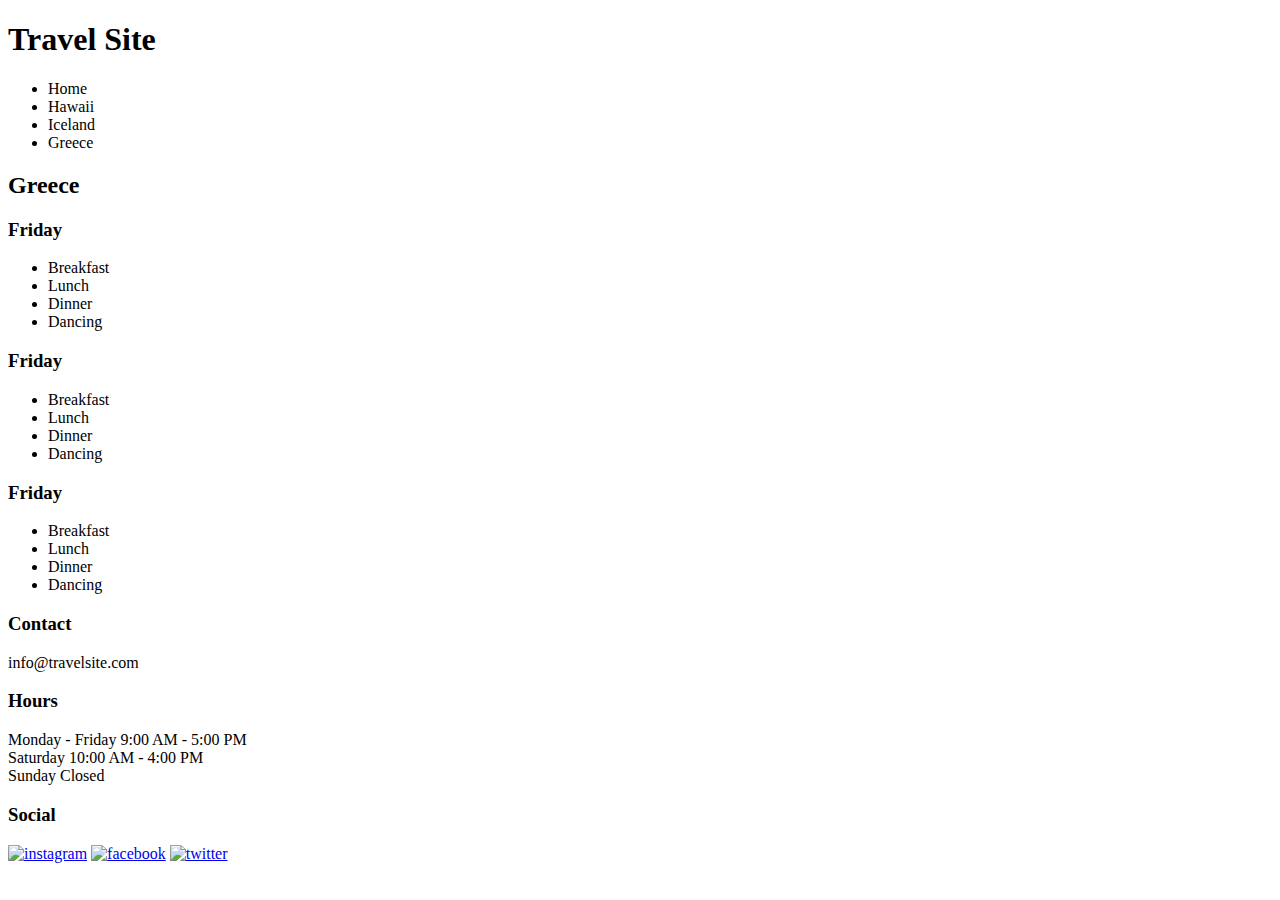
==== pages/greece.html @ 4fbad58a "Added header, main, and footer section for greece" ====
<!DOCTYPE html>
<html lang="en">
  <head>
    <meta charset="UTF-8" />
    <meta name="viewport" content="width=device-width, initial-scale=1.0" />
    <link rel="stylesheet" type="stylesheet" href="../css/greece.css" />
    <title>Greece</title>
  </head>
  <body>
    <header>
      <nav>
        <h1>Travel Site</h1>
        <ul>
          <li>Home</li>
          <li>Hawaii</li>
          <li>Iceland</li>
          <li>Greece</li>
        </ul>
      </nav>
    </header>

    <section class="main-section">
      <h2>Greece</h2>

      <div class="days-recommendations__card">
        <h3 class="card__day">Friday</h3>
        <ul>
          <li>Breakfast</li>
          <li>Lunch</li>
          <li>Dinner</li>
          <li>Dancing</li>
        </ul>
      </div>

      <div class="days-recommendations__card">
        <h3 class="card__day">Friday</h3>
        <ul>
          <li>Breakfast</li>
          <li>Lunch</li>
          <li>Dinner</li>
          <li>Dancing</li>
        </ul>
      </div>

      <div class="days-recommendations__card">
        <h3 class="card__day">Friday</h3>
        <ul>
          <li>Breakfast</li>
          <li>Lunch</li>
          <li>Dinner</li>
          <li>Dancing</li>
        </ul>
      </div>
    </section>

    <footer>
      <div class="container">
        <h3 class="container_head">Contact</h3>
        <p class="container__description">info@travelsite.com</p>
      </div>

      <div class="container">
        <h3 class="container_head">Hours</h3>
        <p class="container__description">
          Monday - Friday 9:00 AM - 5:00 PM <br />
          Saturday 10:00 AM - 4:00 PM <br />
          Sunday Closed
        </p>
      </div>

      <div class="container">
        <h3 class="container_head">Social</h3>
        <a href="http://instagram.com"
          ><img class="container__picture" src="#" alt="instagram"
        /></a>
        <a href="http://facebook.com"
          ><img class="container__picture" src="#" alt="facebook"
        /></a>
        <a href="http://twitter.com"
          ><img class="container__picture" src="#" alt="twitter"
        /></a>
      </div>
    </footer>
  </body>
</html>
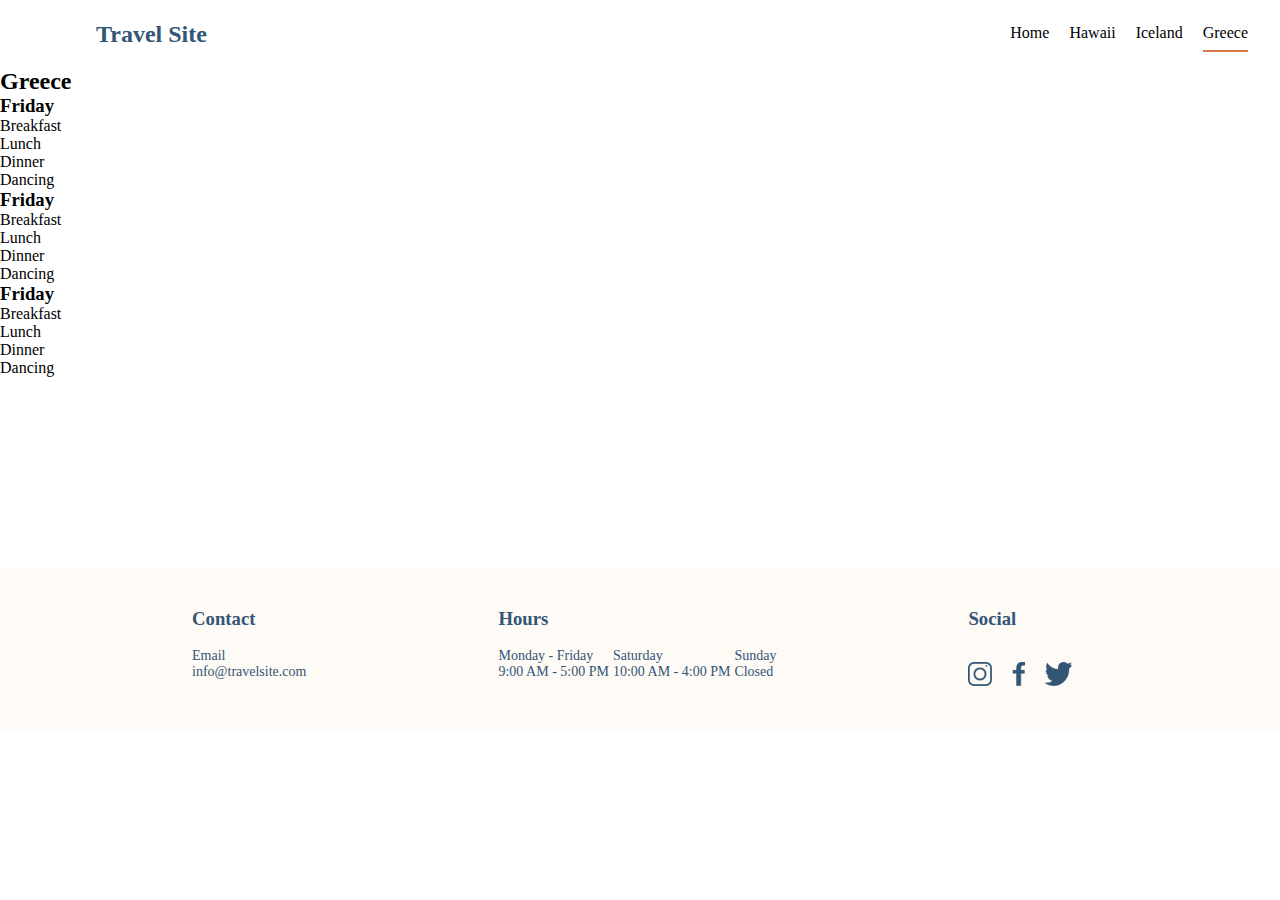
==== commit 255b7cab: "updated css and html for main nav and footer section of Greece" ====
--- a/pages/greece.html
+++ b/pages/greece.html
@@ -3,18 +3,31 @@
   <head>
     <meta charset="UTF-8" />
     <meta name="viewport" content="width=device-width, initial-scale=1.0" />
-    <link rel="stylesheet" type="stylesheet" href="../css/greece.css" />
+    <link rel="stylesheet" type="text/css" href="../css/greece.css" />
+    <link rel="stylesheet" type="text/css" href="../css/global.css" />
     <title>Greece</title>
   </head>
   <body>
+    <!-----------------------NAV SECTION------------->
     <header>
-      <nav>
-        <h1>Travel Site</h1>
-        <ul>
-          <li>Home</li>
-          <li>Hawaii</li>
-          <li>Iceland</li>
-          <li>Greece</li>
+      <nav class="main-nav">
+        <h2 class="main-nav__title">Travel Site</h2>
+
+        <ul class="main-nav__list">
+          <li class="main-nav__item">
+            <a class="main-nav__link" href="#">Home</a>
+          </li>
+          <li class="main-nav__item">
+            <a class="main-nav__link" href="#">Hawaii</a>
+          </li>
+          <li class="main-nav__item">
+            <a class="main-nav__link" href="#">Iceland</a>
+          </li>
+          <li class="main-nav__item">
+            <a class="main-nav__link main-nav__link--selected" href="#"
+              >Greece</a
+            >
+          </li>
         </ul>
       </nav>
     </header>
@@ -53,32 +66,54 @@
       </div>
     </section>
 
+    <!---------------FOOTER SECTION-------------------->
     <footer>
-      <div class="container">
-        <h3 class="container_head">Contact</h3>
-        <p class="container__description">info@travelsite.com</p>
-      </div>
+      <div class="footer">
+        <div class="footer-container">
+          <h3 class="footer-container__head">Contact</h3>
+          <p class="footer-container__description">
+            Email
+            <br />info@travelsite.com
+          </p>
+        </div>
 
-      <div class="container">
-        <h3 class="container_head">Hours</h3>
-        <p class="container__description">
-          Monday - Friday 9:00 AM - 5:00 PM <br />
-          Saturday 10:00 AM - 4:00 PM <br />
-          Sunday Closed
-        </p>
-      </div>
+        <div class="footer-container">
+          <h3 class="footer-container__head">Hours</h3>
+          <p class="footer-container__description">
+            Monday - Friday<br />
+            9:00 AM - 5:00 PM
+          </p>
+          <p class="footer-container__description">
+            Saturday<br />
+            10:00 AM - 4:00 PM
+          </p>
+          <p class="footer-container__description">
+            Sunday<br />
+            Closed
+          </p>
+        </div>
 
-      <div class="container">
-        <h3 class="container_head">Social</h3>
-        <a href="http://instagram.com"
-          ><img class="container__picture" src="#" alt="instagram"
-        /></a>
-        <a href="http://facebook.com"
-          ><img class="container__picture" src="#" alt="facebook"
-        /></a>
-        <a href="http://twitter.com"
-          ><img class="container__picture" src="#" alt="twitter"
-        /></a>
+        <div class="footer-container">
+          <h3 class="footer-container__head">Social</h3>
+          <a href="http://instagram.com"
+            ><img
+              class="footer-container__picture"
+              src="../assets/Icons/icon-instagram.png"
+              alt="instagram"
+          /></a>
+          <a href="http://facebook.com"
+            ><img
+              class="footer-container__picture"
+              src="../assets/Icons/icon-facebook.png"
+              alt="facebook"
+          /></a>
+          <a href="http://twitter.com"
+            ><img
+              class="footer-container__picture"
+              src="../assets/Icons/icon-twitter.png"
+              alt="twitter"
+          /></a>
+        </div>
       </div>
     </footer>
   </body>
--- a/css/greece.css
+++ b/css/greece.css
@@ -0,0 +1,3 @@
+.main-section {
+  height: 500px;
+}
--- a/css/global.css
+++ b/css/global.css
@@ -0,0 +1,89 @@
+html {
+  font-weight: 16px;
+}
+
+*,
+*::before,
+*::after {
+  margin: 0;
+  padding: 0;
+  font-family: "Verdana";
+  box-sizing: border-box;
+}
+
+/***************************************
+              NAV BAR SECTION 
+  /**************************************/
+
+.main-nav {
+  background-color: #fff;
+  display: flex;
+  justify-content: space-between;
+  align-items: center;
+  padding: 1rem;
+}
+
+.main-nav__title {
+  color: #335576;
+  padding-left: 5rem;
+}
+
+.main-nav__item {
+  list-style: none;
+  display: inline-flex;
+  padding-right: 1rem;
+}
+
+.main-nav__link--last {
+  margin-right: 5rem;
+}
+
+/** color nav bar links and under border **/
+
+.main-nav__link {
+  color: black;
+  text-decoration: none;
+  border-bottom: 2px solid transparent;
+  padding-bottom: 0.5rem;
+  padding-top: 0.5rem;
+}
+
+.main-nav__link--selected {
+  border-bottom: 2px solid #db7a4e;
+}
+
+/***************************************
+        FOOTER SECTION 
+***************************************/
+
+.footer {
+  background-color: #fefaf5;
+  display: flex;
+  justify-content: space-evenly;
+}
+
+.footer-container__head,
+.footer-container__description,
+.footer-container__picture {
+  color: #335576;
+}
+
+.footer-container__head {
+  margin-top: 2.5rem;
+  margin-bottom: 1rem;
+}
+.footer-container__description {
+  display: inline-flex;
+  font-size: 14px;
+}
+.footer-container__picture {
+  text-decoration: none;
+  max-height: 1.5rem;
+  margin-top: 1rem;
+  margin-right: 1rem;
+}
+
+.footer-container__description,
+.footer-container__picture {
+  margin-bottom: 2.5rem;
+}
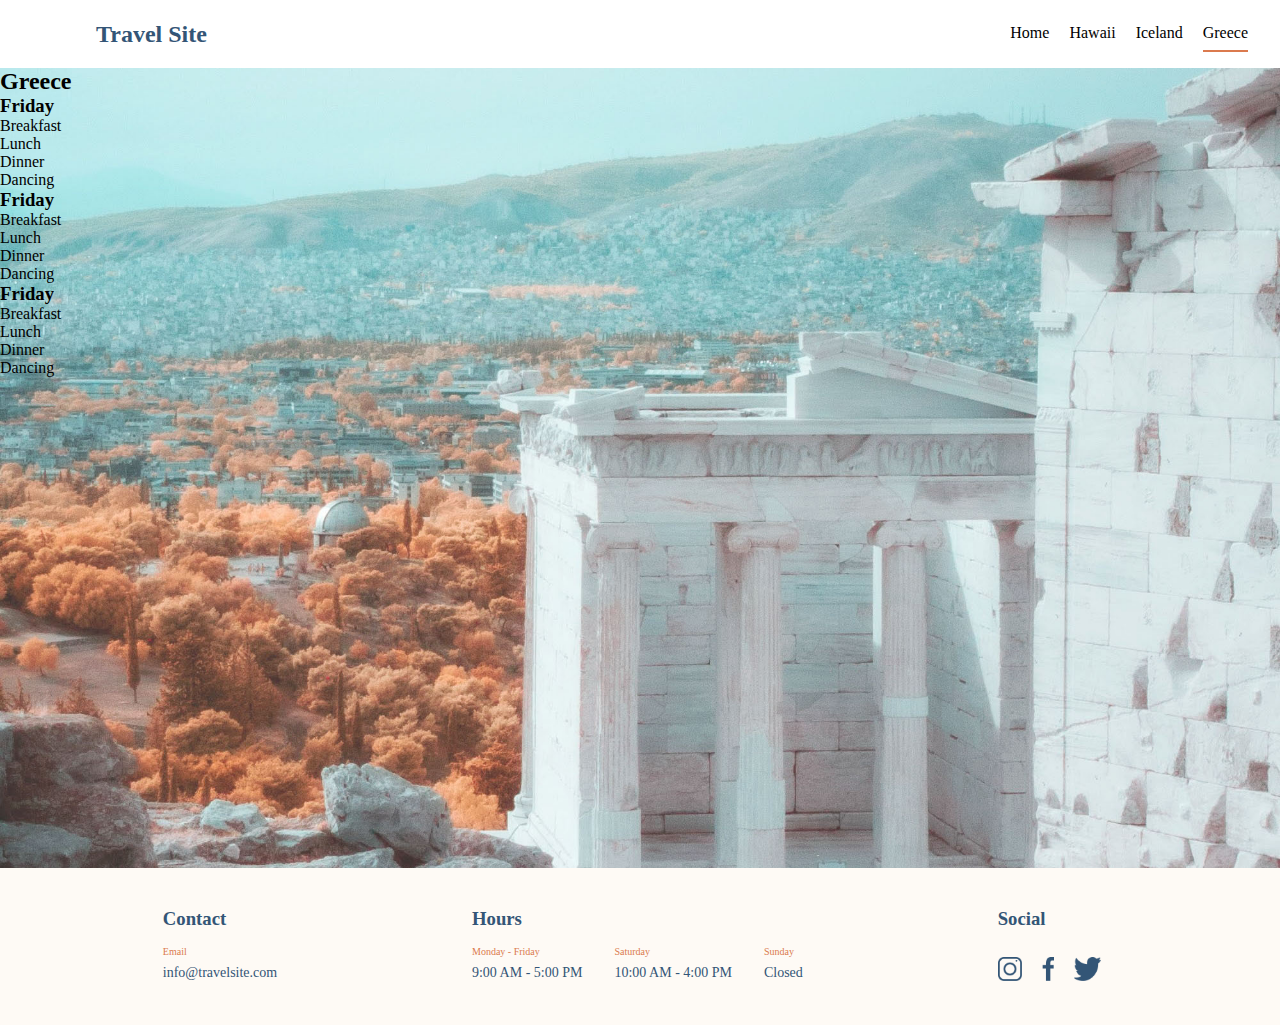
==== commit d5a8b2c9: "updated footer section for greece" ====
--- a/pages/greece.html
+++ b/pages/greece.html
@@ -66,55 +66,66 @@
       </div>
     </section>
 
-    <!---------------FOOTER SECTION-------------------->
-    <footer>
-      <div class="footer">
+           <!---------------FOOTER SECTION-------------------->
+           <footer class="footer">
+
+            <div class="footer-left">
+      
+              <h3 class="footer__head">Contact</h3>
+      
         <div class="footer-container">
-          <h3 class="footer-container__head">Contact</h3>
-          <p class="footer-container__description">
-            Email
-            <br />info@travelsite.com
-          </p>
+          <div class="footer-container__p">
+              <p class="footer__description footer__description--top">Email</p>
+                
+               <p class = 'footer__description'>info@travelsite.com</p> 
+              </p>
+              </div>
+          </div>
         </div>
-
-        <div class="footer-container">
-          <h3 class="footer-container__head">Hours</h3>
-          <p class="footer-container__description">
-            Monday - Friday<br />
-            9:00 AM - 5:00 PM
-          </p>
-          <p class="footer-container__description">
-            Saturday<br />
-            10:00 AM - 4:00 PM
-          </p>
-          <p class="footer-container__description">
-            Sunday<br />
-            Closed
-          </p>
-        </div>
-
-        <div class="footer-container">
-          <h3 class="footer-container__head">Social</h3>
-          <a href="http://instagram.com"
-            ><img
-              class="footer-container__picture"
-              src="../assets/Icons/icon-instagram.png"
-              alt="instagram"
-          /></a>
-          <a href="http://facebook.com"
-            ><img
-              class="footer-container__picture"
-              src="../assets/Icons/icon-facebook.png"
-              alt="facebook"
-          /></a>
-          <a href="http://twitter.com"
-            ><img
-              class="footer-container__picture"
-              src="../assets/Icons/icon-twitter.png"
-              alt="twitter"
-          /></a>
-        </div>
-      </div>
-    </footer>
+      
+            <div class="footer-middle">
+              <h3 class="footer__head">Hours</h3>
+      
+              <div class="footer-container">
+                <div class="footer-container__p">
+                  <p class="footer__description footer__description--top">
+                    Monday - Friday
+                  </p>
+                  <p class="footer__description">9:00 AM - 5:00 PM</p>
+                </div>
+                <div class="footer-container__p">
+                  <p class="footer__description footer__description--top">Saturday</p>
+      
+                  <p class="footer__description">10:00 AM - 4:00 PM</p>
+                </div>
+                <div class="footer-container__p">
+                  <p class="footer__description footer__description--top">Sunday</p>
+      
+                  <p class="footer__description">Closed</p>
+                </div>
+              </div>
+            </div>
+            <div class="footer-right">
+              <h3 class="footer__head">Social</h3>
+              <a href="http://instagram.com"
+                ><img
+                  class="footer__picture"
+                  src="../assets/Icons/icon-instagram.png"
+                  alt="instagram"
+              /></a>
+              <a href="http://facebook.com"
+                ><img
+                  class="footer__picture"
+                  src="../assets/Icons/icon-facebook.png"
+                  alt="facebook"
+              /></a>
+              <a href="http://twitter.com"
+                ><img
+                  class="footer__picture"
+                  src="../assets/Icons/icon-twitter.png"
+                  alt="twitter"
+              /></a>
+            </div>
+          </footer>
   </body>
 </html>
--- a/css/greece.css
+++ b/css/greece.css
@@ -1,3 +1,8 @@
 .main-section {
-  height: 500px;
+  height: 800px;
+  background-image: url(../assets/Images/greece.jpg);
+  min-width: 100%;
+  max-width: 100%;
+  background-position: center;
+  background-size: cover;
 }
--- a/css/global.css
+++ b/css/global.css
@@ -62,28 +62,64 @@
   justify-content: space-evenly;
 }
 
-.footer-container__head,
-.footer-container__description,
-.footer-container__picture {
+.footer__head,
+.footer__description,
+.footer__picture {
   color: #335576;
 }
 
-.footer-container__head {
+.footer__head {
   margin-top: 2.5rem;
   margin-bottom: 1rem;
 }
-.footer-container__description {
-  display: inline-flex;
+.footer__description {
   font-size: 14px;
+
+  /**display:inline-flex**/
 }
-.footer-container__picture {
+.footer__picture {
   text-decoration: none;
   max-height: 1.5rem;
-  margin-top: 1rem;
+  margin-top: 0.7rem;
   margin-right: 1rem;
 }
 
-.footer-container__description,
-.footer-container__picture {
+.footer__picture {
   margin-bottom: 2.5rem;
 }
+
+/** left/middle portion**/
+
+.footer-left,
+.footer-middle {
+  flex-direction: column;
+}
+
+.footer-container {
+  display: flex;
+}
+
+.footer-description-top {
+  display: inline-flex;
+  color: orange;
+  margin: 0;
+}
+
+.footer__description--top {
+  font-size: 10px;
+  color: #db7a4e;
+  margin-bottom: 0.5rem;
+}
+
+.footer-left,
+.footer-middle {
+  flex-direction: column;
+}
+
+.footer-container {
+  display: flex;
+}
+
+.footer-container__p {
+  margin-right: 2rem;
+}
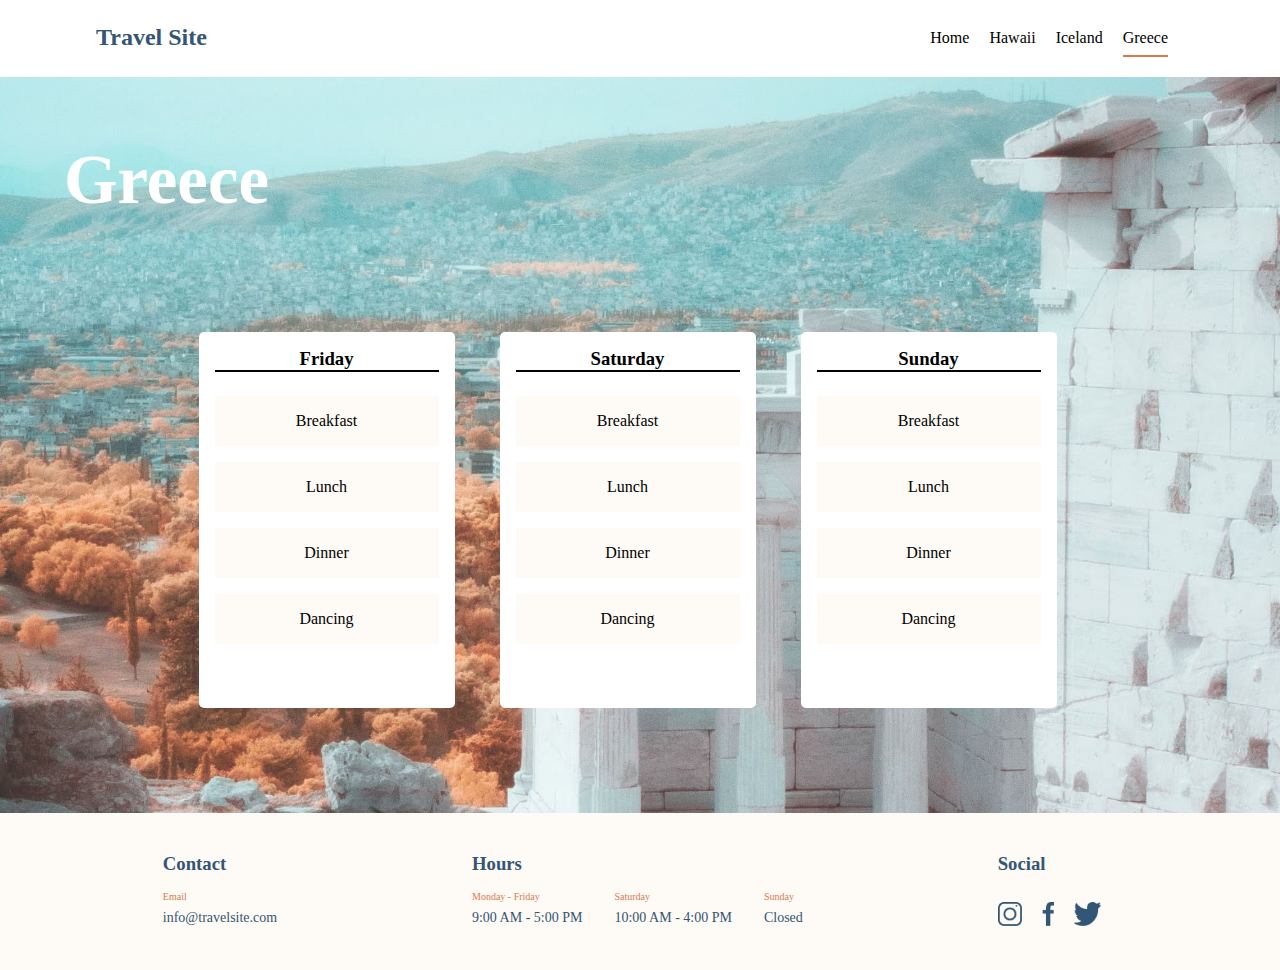
==== commit 1e0720e1: "FINAL" ====
--- a/pages/greece.html
+++ b/pages/greece.html
@@ -5,127 +5,131 @@
     <meta name="viewport" content="width=device-width, initial-scale=1.0" />
     <link rel="stylesheet" type="text/css" href="../css/greece.css" />
     <link rel="stylesheet" type="text/css" href="../css/global.css" />
+    <link rel="stylesheet" type="text/css" href="../css/countries.css" />
     <title>Greece</title>
   </head>
   <body>
     <!-----------------------NAV SECTION------------->
     <header>
       <nav class="main-nav">
-        <h2 class="main-nav__title">Travel Site</h2>
+        <a class = 'main-nav__link' href = '../index.html' ><h2 class="main-nav__title">Travel Site</h2></a>
 
         <ul class="main-nav__list">
           <li class="main-nav__item">
-            <a class="main-nav__link" href="#">Home</a>
+            <a class="main-nav__link" href="../index.html">Home</a>
           </li>
           <li class="main-nav__item">
-            <a class="main-nav__link" href="#">Hawaii</a>
+            <a class="main-nav__link" href="./hawaii.html">Hawaii</a>
           </li>
           <li class="main-nav__item">
-            <a class="main-nav__link" href="#">Iceland</a>
+            <a class="main-nav__link" href="./iceland.html">Iceland</a>
           </li>
           <li class="main-nav__item">
-            <a class="main-nav__link main-nav__link--selected" href="#"
+            <a class="main-nav__link main-nav__link--selected main-nav__link--last" href="./greece.html"
               >Greece</a
             >
           </li>
         </ul>
       </nav>
     </header>
+<!------------MAIN SECTION--------------->
+<main class="main">
+  <h2 class="main__title">Greece</h2>
 
-    <section class="main-section">
-      <h2>Greece</h2>
+<div class="main__container">
 
-      <div class="days-recommendations__card">
-        <h3 class="card__day">Friday</h3>
-        <ul>
-          <li>Breakfast</li>
-          <li>Lunch</li>
-          <li>Dinner</li>
-          <li>Dancing</li>
-        </ul>
-      </div>
+  <div class="main__card">
+    <h3 class="main__day">Friday</h3>
+    <ul class="main__list">
+      <li class="main__item">Breakfast</li>
+      <li class="main__item">Lunch</li>
+      <li class="main__item">Dinner</li>
+      <li class="main__item ">Dancing</li>
+    </ul>
+  </div>
 
-      <div class="days-recommendations__card">
-        <h3 class="card__day">Friday</h3>
-        <ul>
-          <li>Breakfast</li>
-          <li>Lunch</li>
-          <li>Dinner</li>
-          <li>Dancing</li>
-        </ul>
-      </div>
+  <div class="main__card">
+    <h3 class="main__day">Saturday</h3>
+    <ul class="main__list">
+      <li class="main__item">Breakfast</li>
+      <li class="main__item">Lunch</li>
+      <li class="main__item">Dinner</li>
+      <li class="main__item ">Dancing</li>
+    </ul>
+  </div>
 
-      <div class="days-recommendations__card">
-        <h3 class="card__day">Friday</h3>
-        <ul>
-          <li>Breakfast</li>
-          <li>Lunch</li>
-          <li>Dinner</li>
-          <li>Dancing</li>
-        </ul>
-      </div>
-    </section>
+  <div class="main__card">
+    <h3 class="main__day">Sunday</h3>
+    <ul class="main__list">
+      <li class="main__item">Breakfast</li>
+      <li class="main__item">Lunch</li>
+      <li class="main__item">Dinner</li>
+      <li class="main__item ">Dancing</li>
+    </ul>
+  </div>
+  </div>
+</main>
 
-           <!---------------FOOTER SECTION-------------------->
-           <footer class="footer">
+         <!---------------FOOTER SECTION-------------------->
+         <footer class="footer">
 
-            <div class="footer-left">
-      
-              <h3 class="footer__head">Contact</h3>
-      
-        <div class="footer-container">
-          <div class="footer-container__p">
-              <p class="footer__description footer__description--top">Email</p>
-                
-               <p class = 'footer__description'>info@travelsite.com</p> 
-              </p>
+          <div class="footer-left">
+    
+            <h3 class="footer__head">Contact</h3>
+    
+              <div class="footer-container">
+                <div class="footer-p">
+                  <p class="footer__description footer__description--top">Email</p>
+              
+                    <p class = 'footer__description'>info@travelsite.com</p> 
+                  </p>
+                </div>  
               </div>
           </div>
-        </div>
-      
-            <div class="footer-middle">
-              <h3 class="footer__head">Hours</h3>
-      
-              <div class="footer-container">
-                <div class="footer-container__p">
-                  <p class="footer__description footer__description--top">
-                    Monday - Friday
-                  </p>
-                  <p class="footer__description">9:00 AM - 5:00 PM</p>
-                </div>
-                <div class="footer-container__p">
-                  <p class="footer__description footer__description--top">Saturday</p>
-      
-                  <p class="footer__description">10:00 AM - 4:00 PM</p>
-                </div>
-                <div class="footer-container__p">
-                  <p class="footer__description footer__description--top">Sunday</p>
-      
-                  <p class="footer__description">Closed</p>
-                </div>
+    
+          <div class="footer-middle">
+            <h3 class="footer__head">Hours</h3>
+    
+            <div class="footer-container">
+              <div class="footer-p">
+                <p class="footer__description footer__description--top">
+                  Monday - Friday
+                </p>
+                <p class="footer__description">9:00 AM - 5:00 PM</p>
+              </div>
+              <div class="footer-p">
+                <p class="footer__description footer__description--top">Saturday</p>
+    
+                <p class="footer__description">10:00 AM - 4:00 PM</p>
+              </div>
+              <div class="footer-p">
+                <p class="footer__description footer__description--top">Sunday</p>
+    
+                <p class="footer__description">Closed</p>
               </div>
             </div>
-            <div class="footer-right">
-              <h3 class="footer__head">Social</h3>
-              <a href="http://instagram.com"
-                ><img
-                  class="footer__picture"
-                  src="../assets/Icons/icon-instagram.png"
-                  alt="instagram"
-              /></a>
-              <a href="http://facebook.com"
-                ><img
-                  class="footer__picture"
-                  src="../assets/Icons/icon-facebook.png"
-                  alt="facebook"
-              /></a>
-              <a href="http://twitter.com"
-                ><img
-                  class="footer__picture"
-                  src="../assets/Icons/icon-twitter.png"
-                  alt="twitter"
-              /></a>
-            </div>
-          </footer>
+          </div>
+          <div class="footer-right">
+            <h3 class="footer__head">Social</h3>
+            <a href="http://instagram.com"
+              ><img
+                class="footer__picture"
+                src="../assets/Icons/icon-instagram.png"
+                alt="instagram"
+            /></a>
+            <a href="http://facebook.com"
+              ><img
+                class="footer__picture"
+                src="../assets/Icons/icon-facebook.png"
+                alt="facebook"
+            /></a>
+            <a href="http://twitter.com"
+              ><img
+                class="footer__picture"
+                src="../assets/Icons/icon-twitter.png"
+                alt="twitter"
+            /></a>
+          </div>
+        </footer>
   </body>
 </html>
--- a/css/greece.css
+++ b/css/greece.css
@@ -1,8 +1,3 @@
-.main-section {
-  height: 800px;
+.main {
   background-image: url(../assets/Images/greece.jpg);
-  min-width: 100%;
-  max-width: 100%;
-  background-position: center;
-  background-size: cover;
 }
--- a/css/global.css
+++ b/css/global.css
@@ -23,6 +23,9 @@
   padding: 1rem;
 }
 
+.main-nav__link {
+  text-decoration: none;
+}
 .main-nav__title {
   color: #335576;
   padding-left: 5rem;
@@ -120,6 +123,6 @@
   display: flex;
 }
 
-.footer-container__p {
+.footer-p {
   margin-right: 2rem;
 }
--- a/css/countries.css
+++ b/css/countries.css
@@ -0,0 +1,55 @@
+.main {
+  height: 46rem;
+  min-width: 100%;
+  max-width: 100%;
+  background-position: center;
+  background-size: cover;
+}
+
+/***************************************
+        MAIN SECTION FOR ALL COUNTRIES
+***************************************/
+
+.main__title {
+  color: #fff;
+  font-size: 4.3rem;
+  padding-top: 4rem;
+  padding-left: 4rem;
+}
+
+.main__container {
+  display: flex;
+  justify-content: center;
+}
+
+.main__card {
+  background-color: #fff;
+  border-radius: 0.313rem;
+  margin-top: 7rem;
+  width: 16rem;
+  height: 23.5rem;
+  margin-right: 2.188rem;
+  margin-left: 0.625rem;
+}
+
+.main__day {
+  border-bottom: 2px solid black;
+  text-align: center;
+  margin-top: 1rem;
+  margin-bottom: 1.5rem;
+  margin-right: 1rem;
+  margin-left: 1rem;
+}
+
+.main__list {
+  text-align: center;
+}
+
+.main__item {
+  margin-top: 1rem;
+  list-style: none;
+  background-color: #fefaf5;
+  padding: 1rem;
+  margin-right: 1rem;
+  margin-left: 1rem;
+}
